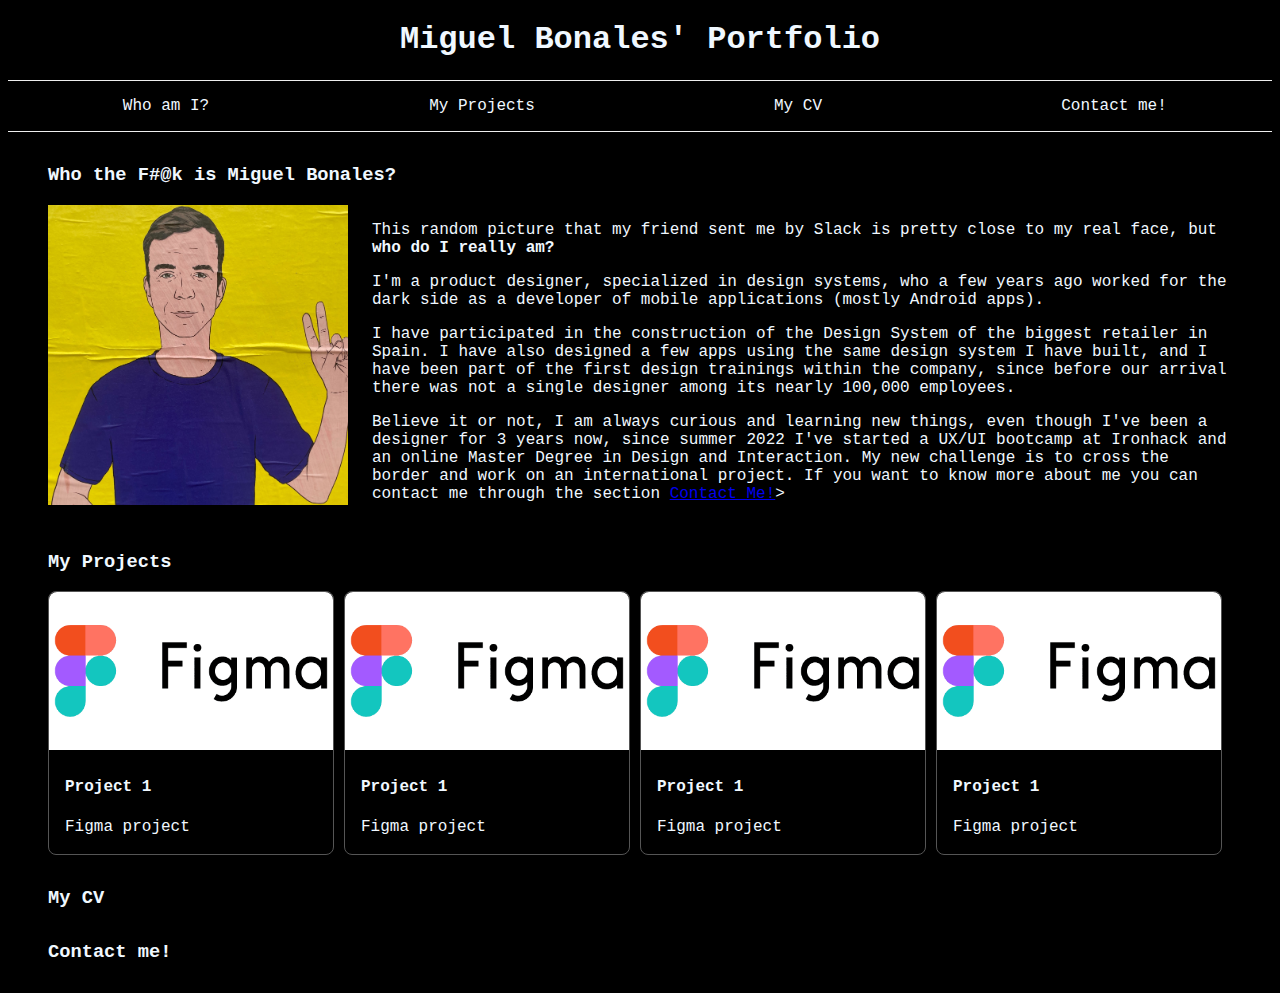
==== portfolio.html @ fd1348cb "2 new sections" ====
<!DOCTYPE html>
<html lang="en">
<head>
    <meta charset="UTF-8">
    <meta http-equiv="X-UA-Compatible" content="IE=edge">
    <meta name="viewport" content="width=device-width, initial-scale=1.0">

    
    <link rel="stylesheet" href="https://fonts.google.com/specimen/Montserrat+Alternates?query=monts">
    <link rel="stylesheet" href="portfolio.css">

    <title>Miguel Bonales' Portfolio</title>
</head>
<body>
    <header>
    <h1>Miguel Bonales' Portfolio</h1>
    <nav id="topBarHeader">
        <p>Who am I?</p>
        <p>My Projects</p>
        <p>My CV</p>
        <p>Contact me!</p>
    </nav>


    <section id="WhoAmI">
        <h3>Who the F#@k is Miguel Bonales?</h3>
        <div style="display: flex;">
            <img id="PhotoMiguelCartoon" src="miguelb_cartoon.jpg" alt="Photo of Miguel Bonales" width="300px" height="300px">
            <div id="WhoAmIDivText">
                <p>This random picture that my friend sent me by Slack is pretty close to my real face, but <b>who do I really am?</b></p>
                <p>I'm a product designer, specialized in design systems, who a few years ago worked for the dark side as a developer of mobile applications (mostly Android apps). </p>
                <p>I have participated in the construction of the Design System of the biggest retailer in Spain. I have also designed a few apps using the same design system I have built, and I have been part of the first design trainings within the company, since before our arrival there was not a single designer among its nearly 100,000 employees.</p>
                <p>Believe it or not, I am always curious and learning new things, even though I've been a designer for 3 years now, since summer 2022 I've started a UX/UI bootcamp at Ironhack and an online Master Degree in Design and Interaction. My new challenge is to cross the border and work on an international project. If you want to know more about me you can contact me through the section <a href="#ContactMe">Contact Me!</a>></p>
            </div>
        </div>
    </section>
    <section id="MyProjects">
        <h3>My Projects</h3>
        <div style="display: flex;">
            <div class="card">
                <img class="cardImage" src="figma-logo.png" alt="Avatar">
                <div class="container">
                  <h4><b>Project 1</b></h4> 
                  <p>Figma project</p> 
                </div>
              </div>

              <div class="card">
                <img class="cardImage" src="figma-logo.png" alt="Avatar">
                <div class="container">
                  <h4><b>Project 1</b></h4> 
                  <p>Figma project</p> 
                </div>
              </div>

              <div class="card">
                <img class="cardImage" src="figma-logo.png" alt="Avatar">
                <div class="container">
                  <h4><b>Project 1</b></h4> 
                  <p>Figma project</p> 
                </div>
              </div>

              <div class="card">
                <img class="cardImage" src="figma-logo.png" alt="Avatar">
                <div class="container">
                  <h4><b>Project 1</b></h4> 
                  <p>Figma project</p> 
                </div>
              </div>
        </div>
    </section>
    <section id="MyCV">
        <h3>My CV</h3>

    </section>
    <section id="ContactMe">
        <h3>Contact me!</h3>

    </section>
    
</body>
</html>
---- portfolio.css ----
body{
    background-color: #000;
    color: aliceblue;
    font-family: "Montserrat", monospace;
}

h1{
    text-align: center;
}

#topBarHeader{
    display: flex; 
    border-width: 1px 0px 1px 0px;
    border-style: groove;
    justify-content: center;
}

#topBarHeader p{
    text-align: center;
    width: 100%;
    margin-block: 0px;
    padding-block: 1rem;
}

#topBarHeader p:hover{
    background-color: #111;
    color: #ccc;
    cursor: default;
}

section{
    margin-top: 2rem;;
    margin-inline: 2.5rem;
}

#WhoAmIDivText{
    margin-left: 24px;
}

.card {
    box-shadow: 0 4px 8px 0 rgba(0,0,0,0.2);
    transition: 0.3s;
    width: 40%;
    border: 1px solid #555;
    border-radius: 8px;
    margin-inline: 10px;
    margin-left: 0px;
  }
  
  .card:hover {
    box-shadow: 0 8px 16px 0 rgba(0,0,0,0.2);
  }

  img.cardImage{
    border-radius: 8px 8px 0px 0px;
    width:100%;
  }
  
  .container {
    padding: 2px 16px;
  }
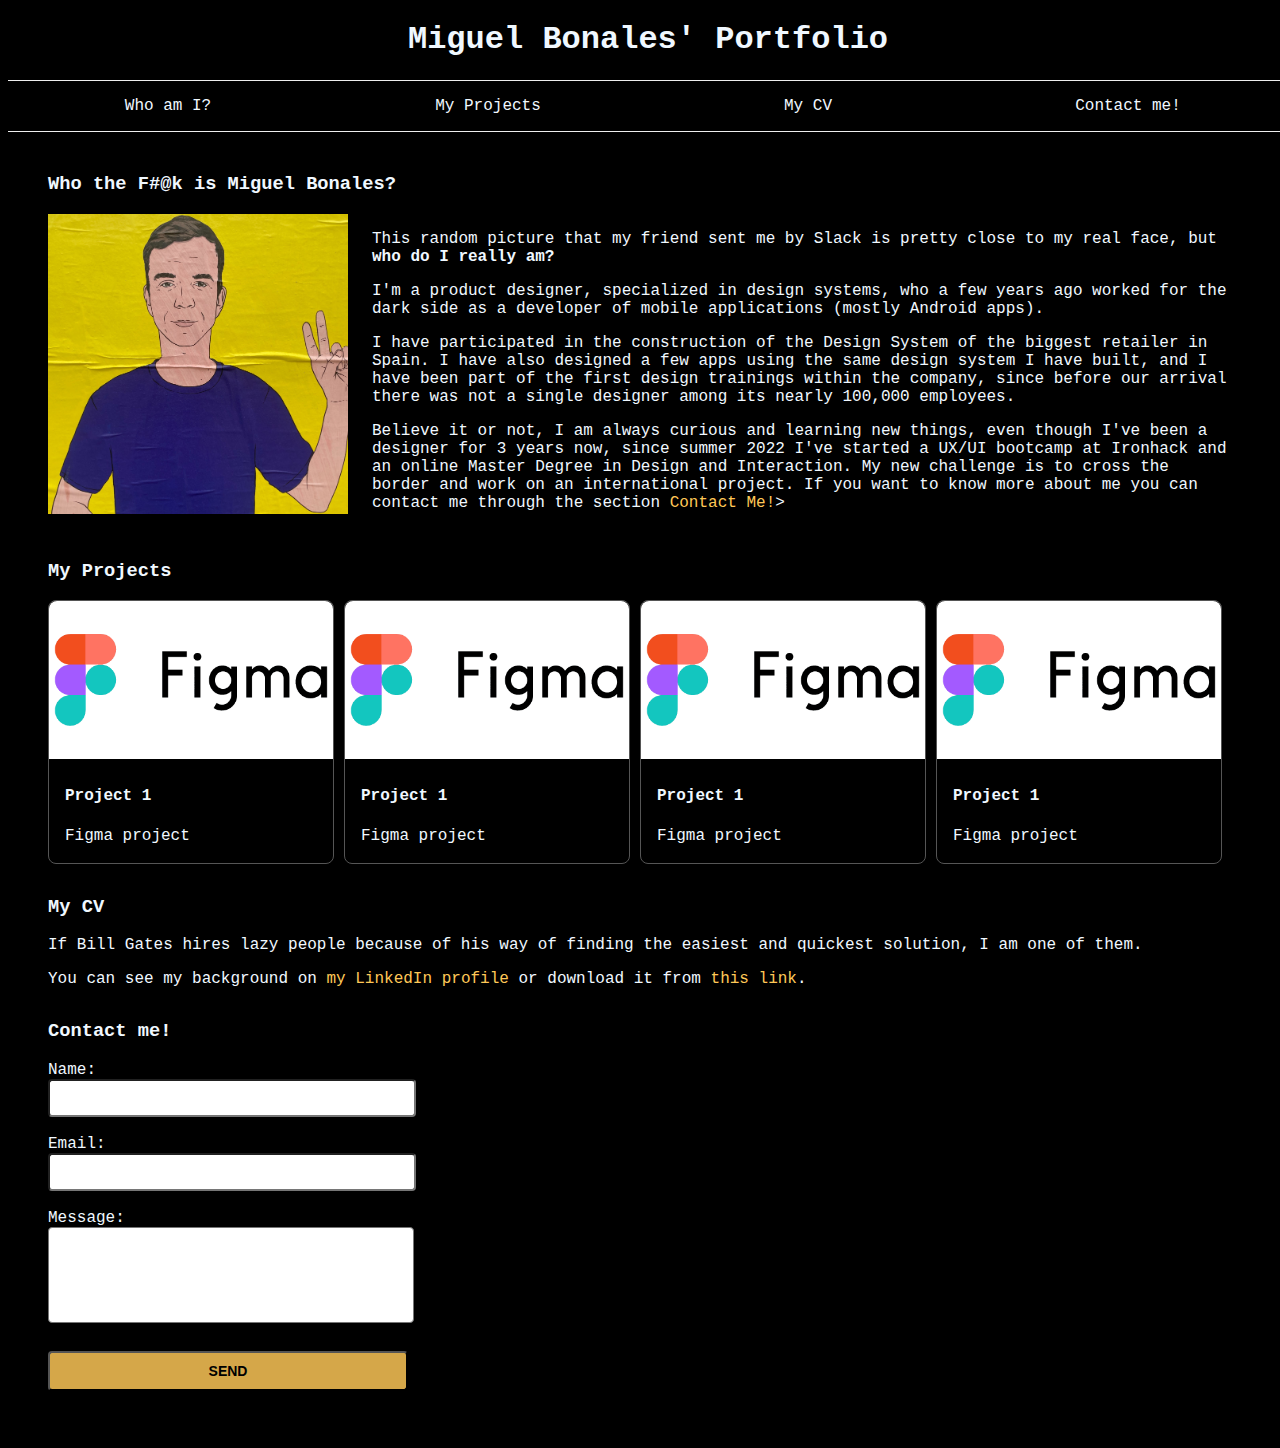
==== commit 09766626: "v 1.0.0" ====
--- a/portfolio.html
+++ b/portfolio.html
@@ -12,20 +12,21 @@
     <title>Miguel Bonales' Portfolio</title>
 </head>
 <body>
-    <header>
+    <header id="myHeader">
     <h1>Miguel Bonales' Portfolio</h1>
     <nav id="topBarHeader">
-        <p>Who am I?</p>
-        <p>My Projects</p>
-        <p>My CV</p>
-        <p>Contact me!</p>
+      <p><a class="headerClassAnchor" href="#WhoAmI">Who am I?</a></p>
+      <p><a class="headerClassAnchor"  href="#MyProjects">My Projects</a></p>
+      <p><a class="headerClassAnchor"  href="#MyCV">My CV</a></p>
+      <p><a class="headerClassAnchor"  href="#ContactMe">Contact me!</a></p>
     </nav>
+    </header>
 
 
     <section id="WhoAmI">
         <h3>Who the F#@k is Miguel Bonales?</h3>
         <div style="display: flex;">
-            <img id="PhotoMiguelCartoon" src="miguelb_cartoon.jpg" alt="Photo of Miguel Bonales" width="300px" height="300px">
+            <img id="PhotoMiguelCartoon" src="images/miguelb_cartoon.jpg" alt="Photo of Miguel Bonales" width="300px" height="300px">
             <div id="WhoAmIDivText">
                 <p>This random picture that my friend sent me by Slack is pretty close to my real face, but <b>who do I really am?</b></p>
                 <p>I'm a product designer, specialized in design systems, who a few years ago worked for the dark side as a developer of mobile applications (mostly Android apps). </p>
@@ -38,44 +39,71 @@
         <h3>My Projects</h3>
         <div style="display: flex;">
             <div class="card">
-                <img class="cardImage" src="figma-logo.png" alt="Avatar">
+              <a target="_blank" href="https://www.figma.com/proto/TNH8P26KKgVHZZgRi4RbgO/%5B-P3-%5D-Miguel---Redesigning-YAZIO-%7C-Design-File?page-id=116%3A21&node-id=661%3A77&viewport=-123%2C450%2C0.33&scaling=scale-down&starting-point-node-id=661%3A134&show-proto-sidebar=1">
+                <img class="cardImage" src="images/figma-logo.png" alt="Avatar">
                 <div class="container">
                   <h4><b>Project 1</b></h4> 
                   <p>Figma project</p> 
                 </div>
-              </div>
+              </a>
+            </div>
 
-              <div class="card">
-                <img class="cardImage" src="figma-logo.png" alt="Avatar">
+            <div class="card">
+              <a target="_blank" href="https://www.figma.com/proto/TNH8P26KKgVHZZgRi4RbgO/%5B-P3-%5D-Miguel---Redesigning-YAZIO-%7C-Design-File?page-id=116%3A21&node-id=661%3A77&viewport=-123%2C450%2C0.33&scaling=scale-down&starting-point-node-id=661%3A134&show-proto-sidebar=1">
+                <img class="cardImage" src="images/figma-logo.png" alt="Avatar">
                 <div class="container">
                   <h4><b>Project 1</b></h4> 
                   <p>Figma project</p> 
                 </div>
+              </a>
+            </div>
+
+            <div class="card">
+              <a target="_blank" href="https://www.figma.com/proto/TNH8P26KKgVHZZgRi4RbgO/%5B-P3-%5D-Miguel---Redesigning-YAZIO-%7C-Design-File?page-id=116%3A21&node-id=661%3A77&viewport=-123%2C450%2C0.33&scaling=scale-down&starting-point-node-id=661%3A134&show-proto-sidebar=1">
+                <img class="cardImage" src="images/figma-logo.png" alt="Avatar">
+              <div class="container">
+                <h4><b>Project 1</b></h4> 
+                <p>Figma project</p> 
               </div>
+              </a>
+            </div>
 
-              <div class="card">
-                <img class="cardImage" src="figma-logo.png" alt="Avatar">
-                <div class="container">
-                  <h4><b>Project 1</b></h4> 
-                  <p>Figma project</p> 
-                </div>
+            <div class="card">
+              <a target="_blank" href="https://www.figma.com/proto/TNH8P26KKgVHZZgRi4RbgO/%5B-P3-%5D-Miguel---Redesigning-YAZIO-%7C-Design-File?page-id=116%3A21&node-id=661%3A77&viewport=-123%2C450%2C0.33&scaling=scale-down&starting-point-node-id=661%3A134&show-proto-sidebar=1">
+              <img class="cardImage" src="images/figma-logo.png" alt="Avatar">
+              <div class="container">
+                <h4><b>Project 1</b></h4> 
+                <p>Figma project</p> 
               </div>
-
-              <div class="card">
-                <img class="cardImage" src="figma-logo.png" alt="Avatar">
-                <div class="container">
-                  <h4><b>Project 1</b></h4> 
-                  <p>Figma project</p> 
-                </div>
-              </div>
+              </a>
+            </div>
         </div>
     </section>
     <section id="MyCV">
         <h3>My CV</h3>
+          <p>
+            If Bill Gates hires lazy people because of his way of finding the easiest and quickest solution, I am one of them. 
+          </p>
+          <p>
+            You can see my background on <a target="_blank" href="https://www.linkedin.com/in/miguel-bonales-arenas/?locale=en_US">my LinkedIn profile</a> or download it from <a href="documents/Miguel_Bonales Arenas_Resume.pdf" download="">this link</a>.
+          </p>
 
     </section>
     <section id="ContactMe">
         <h3>Contact me!</h3>
+          <form action="mailto:miguelbonales20@gmail.com"
+          method="POST"
+          enctype="multipart/form-data"
+          name="EmailForm">
+              Name:<br>
+              <input type="text" size="19" name="Contact-Name"><br><br>
+              Email:<br>
+              <input type="email" name="Contact-Email"><br><br> 
+              Message:<br> 
+              <textarea name="Contact-Message" rows="6″ cols="20″ style="resize:none">
+              </textarea><br><br> 
+              <button type="submit" value="Submit" style="font-size:14px; background-color:#D5A749; color:#000; font-weight:bold; padding:10px 35px; margin: 5px 0 0 0;">SEND</button>
+          </form> 
 
     </section>
     
--- a/portfolio.css
+++ b/portfolio.css
@@ -2,10 +2,51 @@
     background-color: #000;
     color: aliceblue;
     font-family: "Montserrat", monospace;
+    padding-top: 133px;
 }
 
 h1{
     text-align: center;
+}
+
+h3{
+    margin-top: -150px;
+    padding-top: 150px;
+}
+
+a{
+    text-decoration: none;
+    color: #ffc857;
+}
+
+.headerClassAnchor{
+    color: aliceblue;
+}
+
+.headerClassAnchor:hover{
+ opacity: 90%;}
+
+form{
+    width: 30%;
+    margin-bottom: 40px;
+}
+
+form > input{
+    min-height: 32px;;
+}
+
+form > *{
+    width: 100%;
+    min-width: 360px;
+    border-radius: 4px;
+}
+
+#myHeader{
+    position:fixed;
+    top:0;
+    background-color: #000;
+    width: 100%;
+    z-index: 100;
 }
 
 #topBarHeader{
@@ -23,7 +64,7 @@
 }
 
 #topBarHeader p:hover{
-    background-color: #111;
+    opacity: 0.95;
     color: #ccc;
     cursor: default;
 }
@@ -46,9 +87,15 @@
     margin-inline: 10px;
     margin-left: 0px;
   }
+
+  .card a{
+    text-decoration: none;
+    color: aliceblue;
+  }
   
   .card:hover {
     box-shadow: 0 8px 16px 0 rgba(0,0,0,0.2);
+    opacity: 0.90;
   }
 
   img.cardImage{
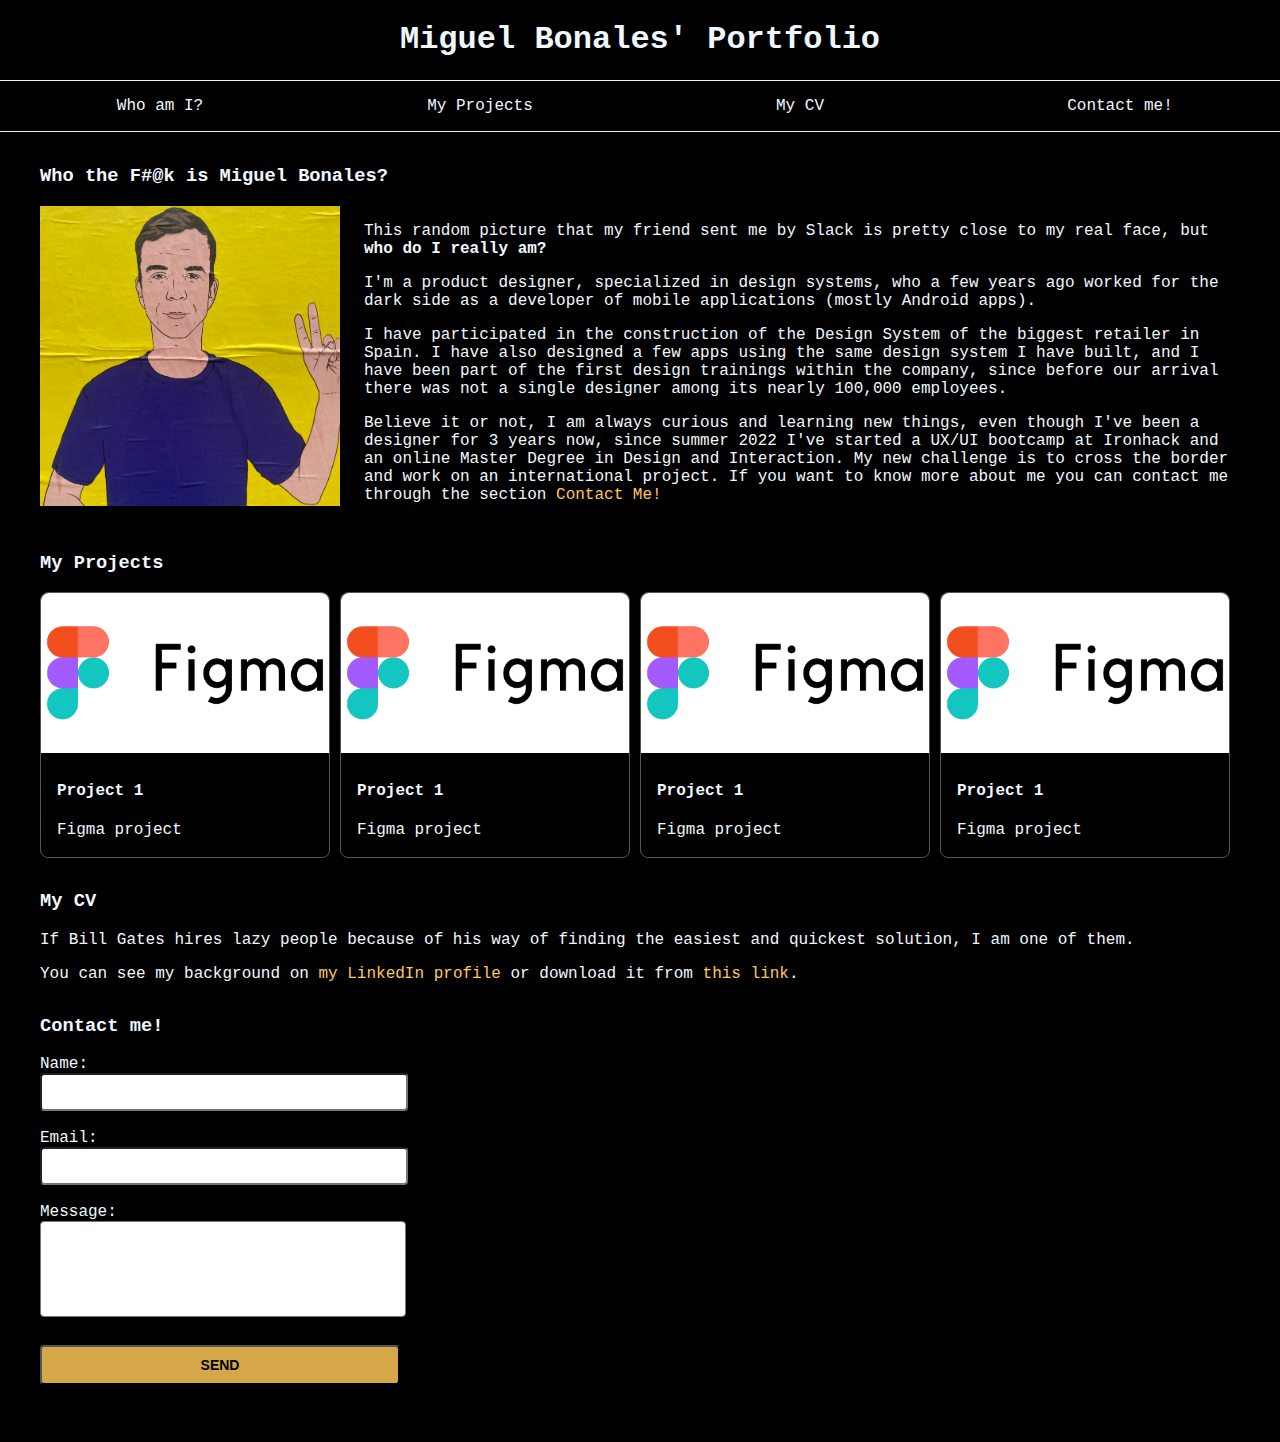
==== commit ed90b66d: "Few upgrades from Carolina applied" ====
--- a/portfolio.html
+++ b/portfolio.html
@@ -15,10 +15,10 @@
     <header id="myHeader">
     <h1>Miguel Bonales' Portfolio</h1>
     <nav id="topBarHeader">
-      <p><a class="headerClassAnchor" href="#WhoAmI">Who am I?</a></p>
-      <p><a class="headerClassAnchor"  href="#MyProjects">My Projects</a></p>
-      <p><a class="headerClassAnchor"  href="#MyCV">My CV</a></p>
-      <p><a class="headerClassAnchor"  href="#ContactMe">Contact me!</a></p>
+      <a class="headerClassAnchor" href="#WhoAmI">Who am I?</a>
+      <a class="headerClassAnchor"  href="#MyProjects">My Projects</a>
+      <a class="headerClassAnchor"  href="#MyCV">My CV</a>
+      <a class="headerClassAnchor"  href="#ContactMe">Contact me!</a>
     </nav>
     </header>
 
@@ -26,18 +26,19 @@
     <section id="WhoAmI">
         <h3>Who the F#@k is Miguel Bonales?</h3>
         <div style="display: flex;">
-            <img id="PhotoMiguelCartoon" src="images/miguelb_cartoon.jpg" alt="Photo of Miguel Bonales" width="300px" height="300px">
+            <img id="PhotoMiguelCartoon" src="images/miguelb_cartoon.jpg" alt="Photo of Miguel Bonales">
             <div id="WhoAmIDivText">
                 <p>This random picture that my friend sent me by Slack is pretty close to my real face, but <b>who do I really am?</b></p>
                 <p>I'm a product designer, specialized in design systems, who a few years ago worked for the dark side as a developer of mobile applications (mostly Android apps). </p>
                 <p>I have participated in the construction of the Design System of the biggest retailer in Spain. I have also designed a few apps using the same design system I have built, and I have been part of the first design trainings within the company, since before our arrival there was not a single designer among its nearly 100,000 employees.</p>
-                <p>Believe it or not, I am always curious and learning new things, even though I've been a designer for 3 years now, since summer 2022 I've started a UX/UI bootcamp at Ironhack and an online Master Degree in Design and Interaction. My new challenge is to cross the border and work on an international project. If you want to know more about me you can contact me through the section <a href="#ContactMe">Contact Me!</a>></p>
+                <p>Believe it or not, I am always curious and learning new things, even though I've been a designer for 3 years now, since summer 2022 I've started a UX/UI bootcamp at Ironhack and an online Master Degree in Design and Interaction. My new challenge is to cross the border and work on an international project. If you want to know more about me you can contact me through the section <a href="#ContactMe">Contact Me!</a></p>
             </div>
         </div>
     </section>
     <section id="MyProjects">
         <h3>My Projects</h3>
         <div style="display: flex;">
+          
             <div class="card">
               <a target="_blank" href="https://www.figma.com/proto/TNH8P26KKgVHZZgRi4RbgO/%5B-P3-%5D-Miguel---Redesigning-YAZIO-%7C-Design-File?page-id=116%3A21&node-id=661%3A77&viewport=-123%2C450%2C0.33&scaling=scale-down&starting-point-node-id=661%3A134&show-proto-sidebar=1">
                 <img class="cardImage" src="images/figma-logo.png" alt="Avatar">
--- a/portfolio.css
+++ b/portfolio.css
@@ -2,7 +2,8 @@
     background-color: #000;
     color: aliceblue;
     font-family: "Montserrat", monospace;
-    padding-top: 133px;
+    margin: 0px;
+    padding: 133px 0px 0px 0px;
 }
 
 h1{
@@ -56,14 +57,14 @@
     justify-content: center;
 }
 
-#topBarHeader p{
+#topBarHeader a{
     text-align: center;
     width: 100%;
     margin-block: 0px;
     padding-block: 1rem;
 }
 
-#topBarHeader p:hover{
+#topBarHeader a:hover{
     opacity: 0.95;
     color: #ccc;
     cursor: default;
@@ -76,6 +77,11 @@
 
 #WhoAmIDivText{
     margin-left: 24px;
+}
+
+#PhotoMiguelCartoon{
+    width: 300px;
+    height: 300px;
 }
 
 .card {
@@ -105,4 +111,12 @@
   
   .container {
     padding: 2px 16px;
+  }
+
+  @media all  and (max-width: 820px){
+
+    #PhotoMiguelCartoon{
+        width: 200px;
+        height: 200px;
+    }
   }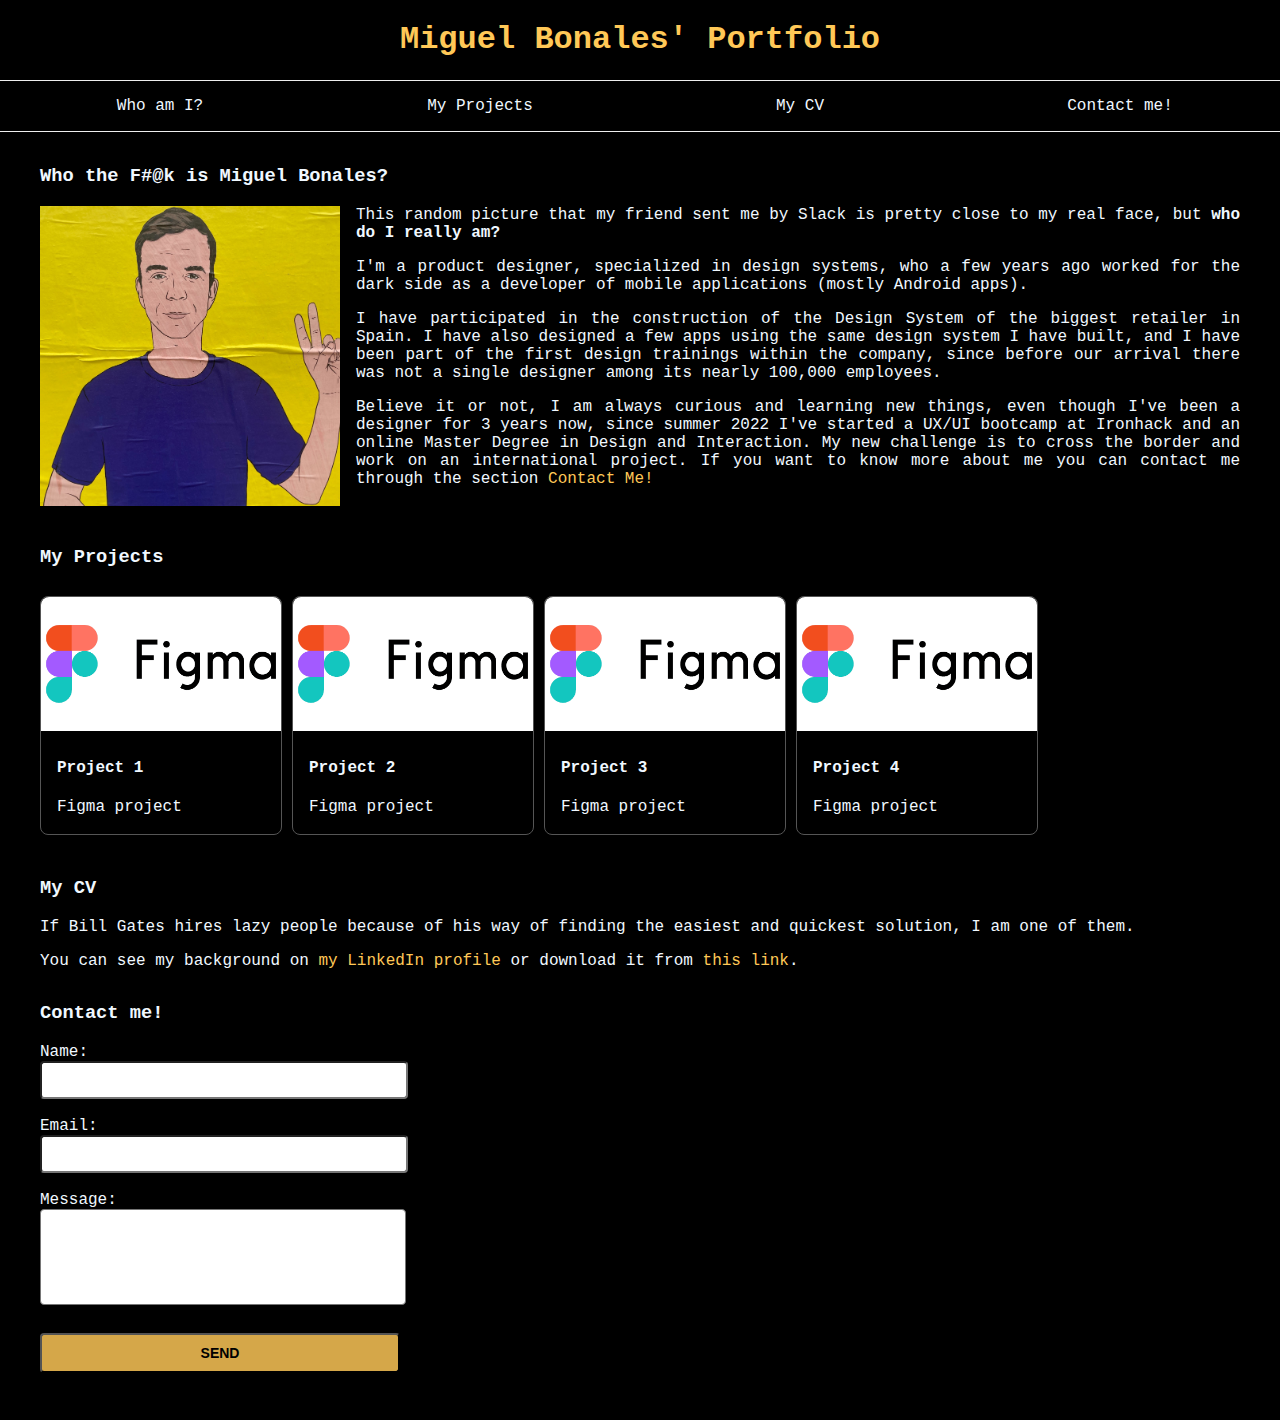
==== commit 7ada8c1a: "Wrap Profile Image and cool scroll animation" ====
--- a/portfolio.html
+++ b/portfolio.html
@@ -8,12 +8,16 @@
     
     <link rel="stylesheet" href="https://fonts.google.com/specimen/Montserrat+Alternates?query=monts">
     <link rel="stylesheet" href="portfolio.css">
-
+    <!--
+    <link href="https://cdn.jsdelivr.net/npm/bootstrap@5.2.3/dist/css/bootstrap.min.css" rel="stylesheet" integrity="sha384-rbsA2VBKQhggwzxH7pPCaAqO46MgnOM80zW1RWuH61DGLwZJEdK2Kadq2F9CUG65" crossorigin="anonymous">
+    -->
+    <link rel="icon" type="image/x-icon" href="/images/favicon.ico">
+    
     <title>Miguel Bonales' Portfolio</title>
 </head>
 <body>
     <header id="myHeader">
-    <h1>Miguel Bonales' Portfolio</h1>
+    <h1><a href="#WhoAmI">Miguel Bonales' Portfolio</a></h1>
     <nav id="topBarHeader">
       <a class="headerClassAnchor" href="#WhoAmI">Who am I?</a>
       <a class="headerClassAnchor"  href="#MyProjects">My Projects</a>
@@ -25,7 +29,7 @@
 
     <section id="WhoAmI">
         <h3>Who the F#@k is Miguel Bonales?</h3>
-        <div style="display: flex;">
+        <div id="WhoAmIDiv">
             <img id="PhotoMiguelCartoon" src="images/miguelb_cartoon.jpg" alt="Photo of Miguel Bonales">
             <div id="WhoAmIDivText">
                 <p>This random picture that my friend sent me by Slack is pretty close to my real face, but <b>who do I really am?</b></p>
@@ -35,10 +39,11 @@
             </div>
         </div>
     </section>
+    
     <section id="MyProjects">
         <h3>My Projects</h3>
-        <div style="display: flex;">
-          
+        <div id="cardContainer">
+
             <div class="card">
               <a target="_blank" href="https://www.figma.com/proto/TNH8P26KKgVHZZgRi4RbgO/%5B-P3-%5D-Miguel---Redesigning-YAZIO-%7C-Design-File?page-id=116%3A21&node-id=661%3A77&viewport=-123%2C450%2C0.33&scaling=scale-down&starting-point-node-id=661%3A134&show-proto-sidebar=1">
                 <img class="cardImage" src="images/figma-logo.png" alt="Avatar">
@@ -53,7 +58,7 @@
               <a target="_blank" href="https://www.figma.com/proto/TNH8P26KKgVHZZgRi4RbgO/%5B-P3-%5D-Miguel---Redesigning-YAZIO-%7C-Design-File?page-id=116%3A21&node-id=661%3A77&viewport=-123%2C450%2C0.33&scaling=scale-down&starting-point-node-id=661%3A134&show-proto-sidebar=1">
                 <img class="cardImage" src="images/figma-logo.png" alt="Avatar">
                 <div class="container">
-                  <h4><b>Project 1</b></h4> 
+                  <h4><b>Project 2</b></h4> 
                   <p>Figma project</p> 
                 </div>
               </a>
@@ -63,7 +68,7 @@
               <a target="_blank" href="https://www.figma.com/proto/TNH8P26KKgVHZZgRi4RbgO/%5B-P3-%5D-Miguel---Redesigning-YAZIO-%7C-Design-File?page-id=116%3A21&node-id=661%3A77&viewport=-123%2C450%2C0.33&scaling=scale-down&starting-point-node-id=661%3A134&show-proto-sidebar=1">
                 <img class="cardImage" src="images/figma-logo.png" alt="Avatar">
               <div class="container">
-                <h4><b>Project 1</b></h4> 
+                <h4><b>Project 3</b></h4> 
                 <p>Figma project</p> 
               </div>
               </a>
@@ -73,7 +78,7 @@
               <a target="_blank" href="https://www.figma.com/proto/TNH8P26KKgVHZZgRi4RbgO/%5B-P3-%5D-Miguel---Redesigning-YAZIO-%7C-Design-File?page-id=116%3A21&node-id=661%3A77&viewport=-123%2C450%2C0.33&scaling=scale-down&starting-point-node-id=661%3A134&show-proto-sidebar=1">
               <img class="cardImage" src="images/figma-logo.png" alt="Avatar">
               <div class="container">
-                <h4><b>Project 1</b></h4> 
+                <h4><b>Project 4</b></h4> 
                 <p>Figma project</p> 
               </div>
               </a>
--- a/portfolio.css
+++ b/portfolio.css
@@ -1,3 +1,7 @@
+html{
+    scroll-behavior: smooth;
+}
+
 body{
     background-color: #000;
     color: aliceblue;
@@ -65,9 +69,9 @@
 }
 
 #topBarHeader a:hover{
-    opacity: 0.95;
+    opacity: 0.90;
     color: #ccc;
-    cursor: default;
+    background-color: #111;
 }
 
 section{
@@ -75,19 +79,33 @@
     margin-inline: 2.5rem;
 }
 
+#WhoAmIDiv{
+   overflow: hidden ;
+}
+
 #WhoAmIDivText{
-    margin-left: 24px;
+    margin-top: -1rem;
+    text-align: justify;
 }
 
 #PhotoMiguelCartoon{
+    float: left;
     width: 300px;
     height: 300px;
+    margin: 0px 16px 8px 0px;
+}
+
+#cardContainer{
+    display: flex;
+    flex-direction: row;
+    flex-wrap: wrap;
 }
 
 .card {
+    margin: 10px;
     box-shadow: 0 4px 8px 0 rgba(0,0,0,0.2);
     transition: 0.3s;
-    width: 40%;
+    width: 240px;
     border: 1px solid #555;
     border-radius: 8px;
     margin-inline: 10px;
@@ -113,7 +131,9 @@
     padding: 2px 16px;
   }
 
-  @media all  and (max-width: 820px){
+  /* IF WE WANTED TO DO THE RESPONSIVE:*/
+  /*
+  @media all  and (max-width: 1106px){
 
     #PhotoMiguelCartoon{
         width: 200px;
